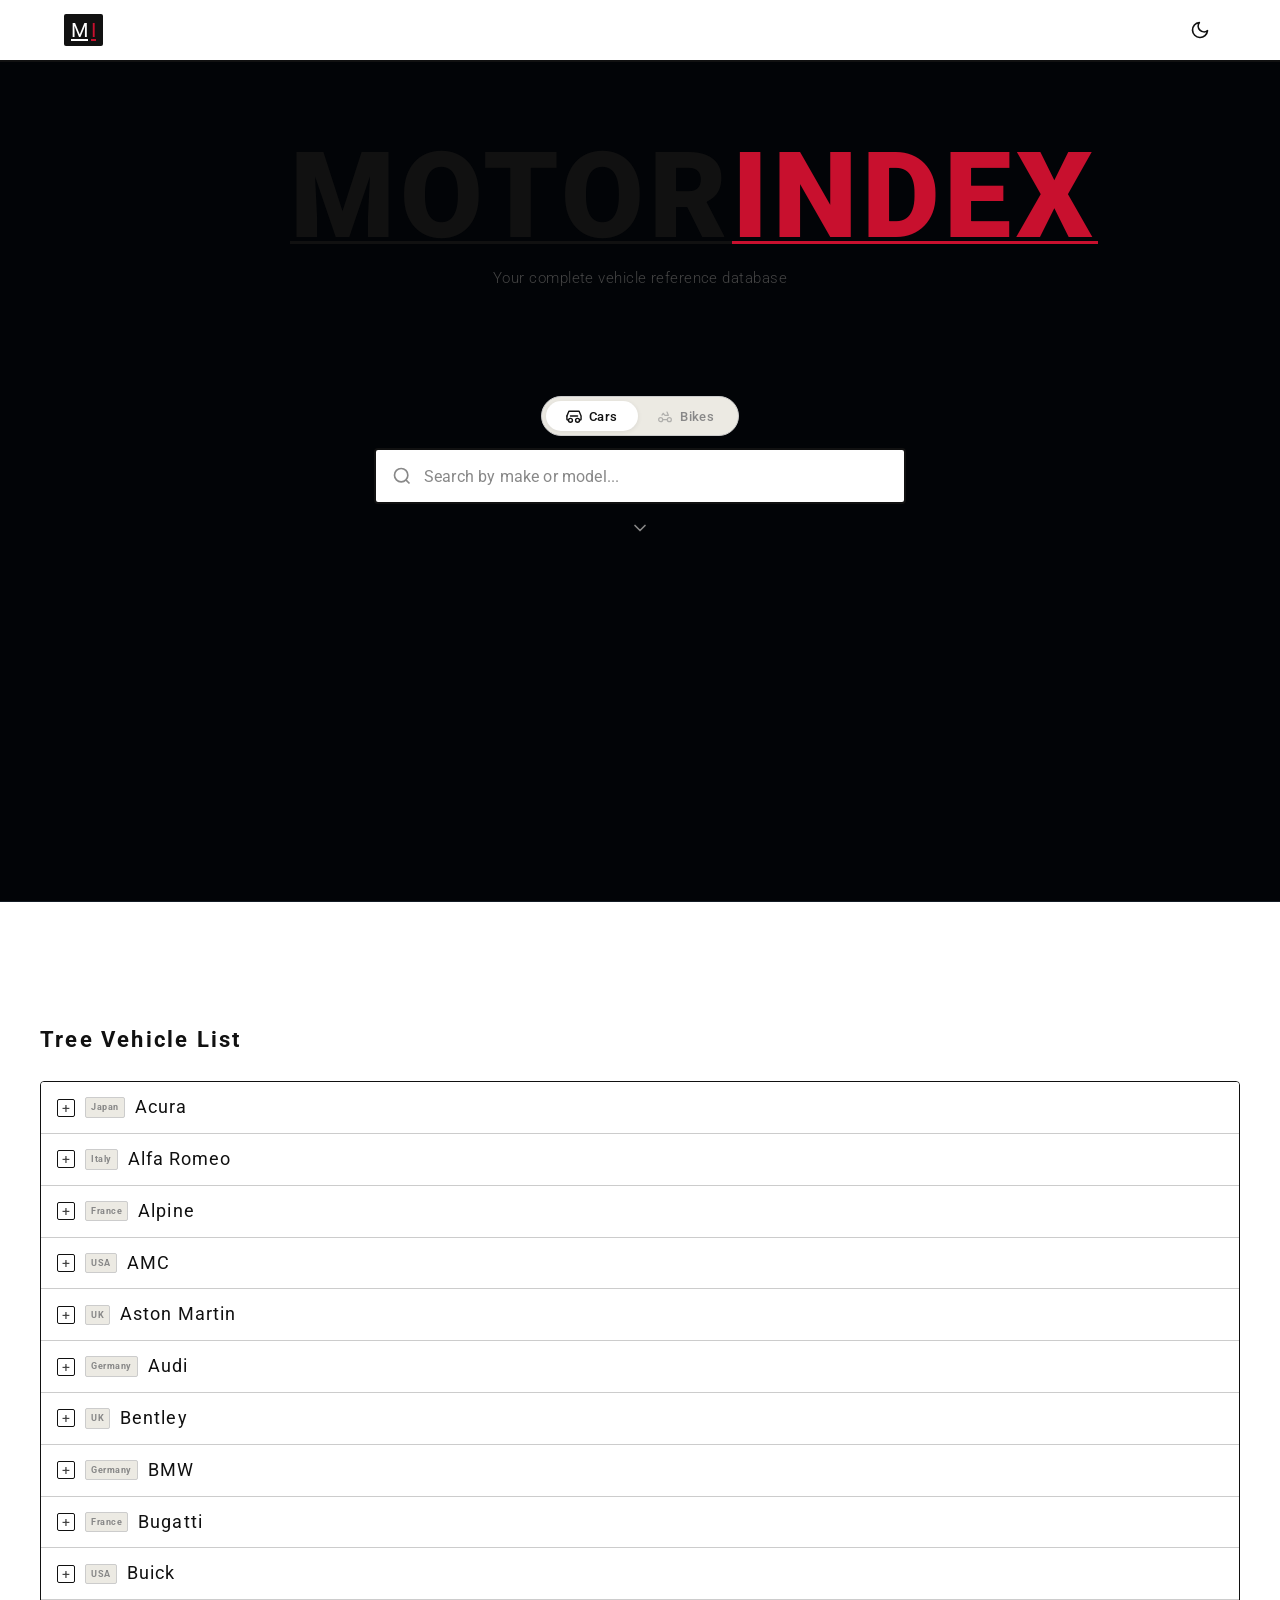
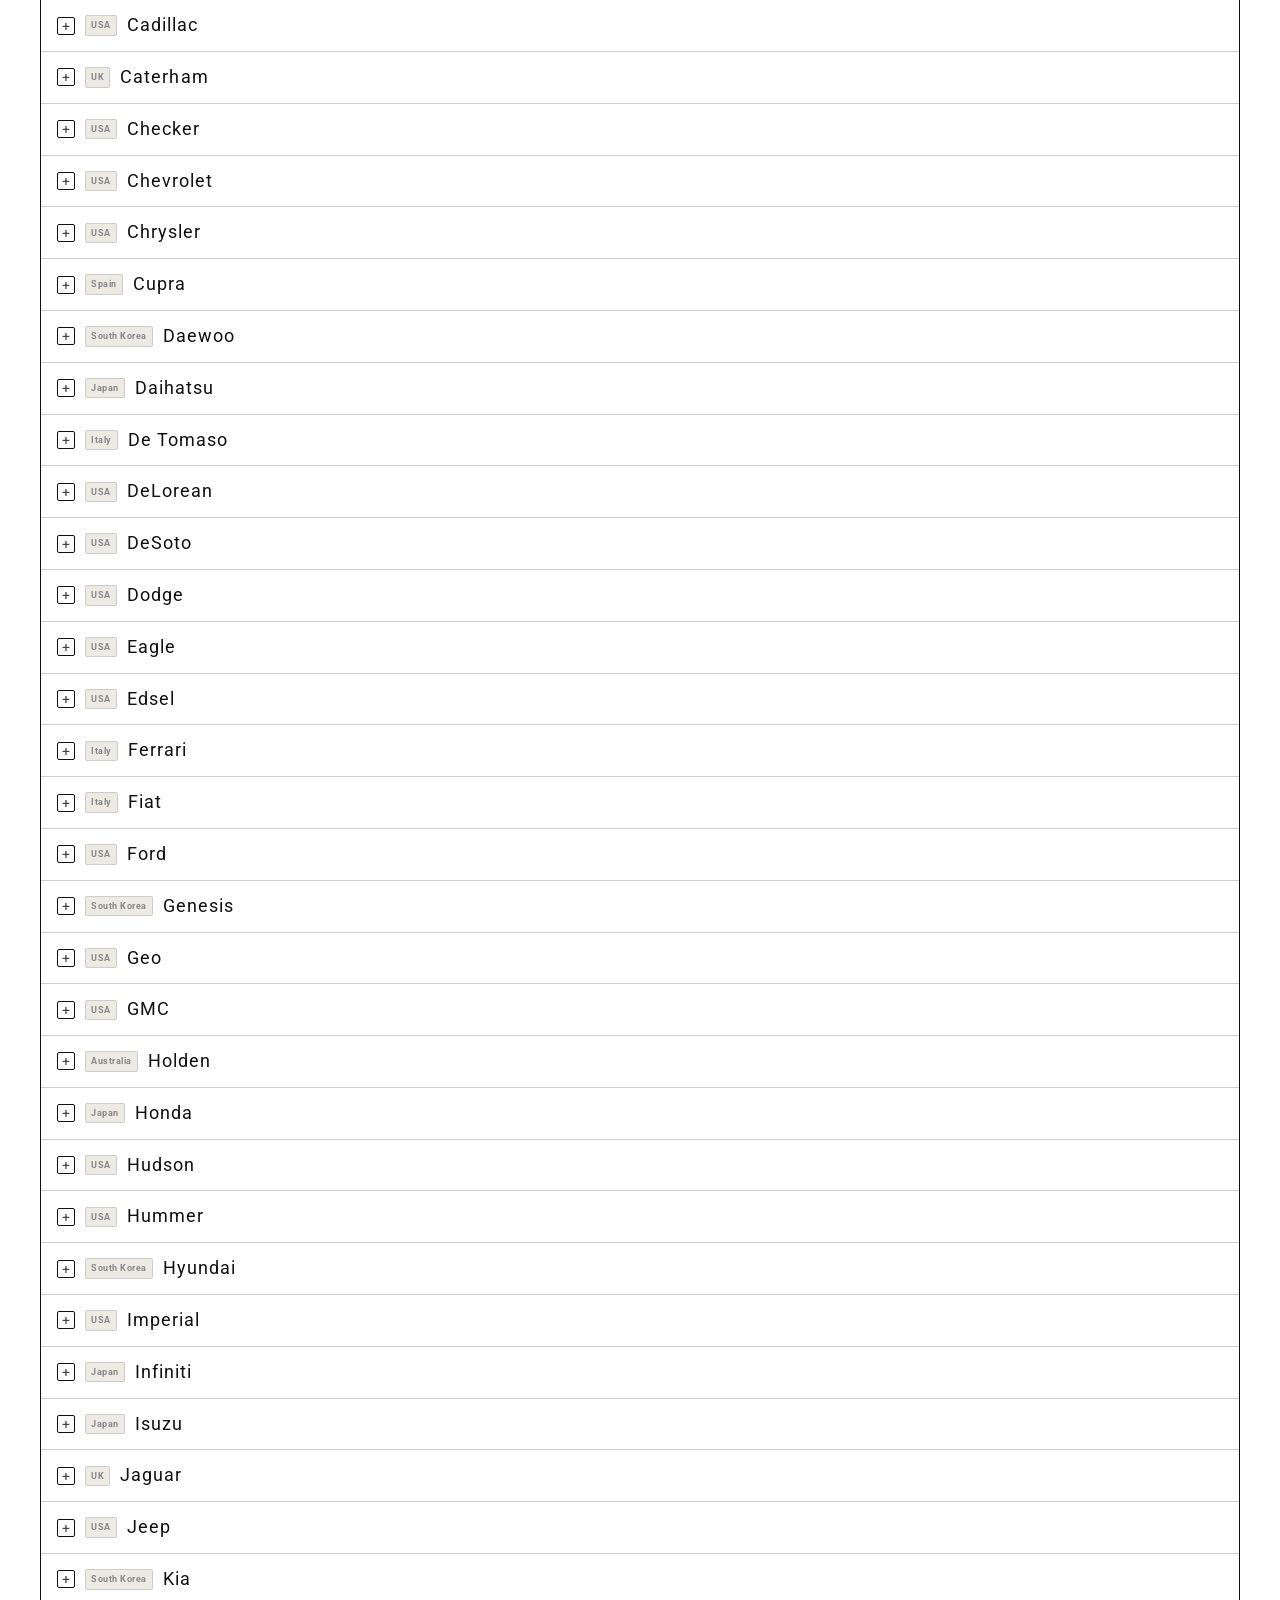
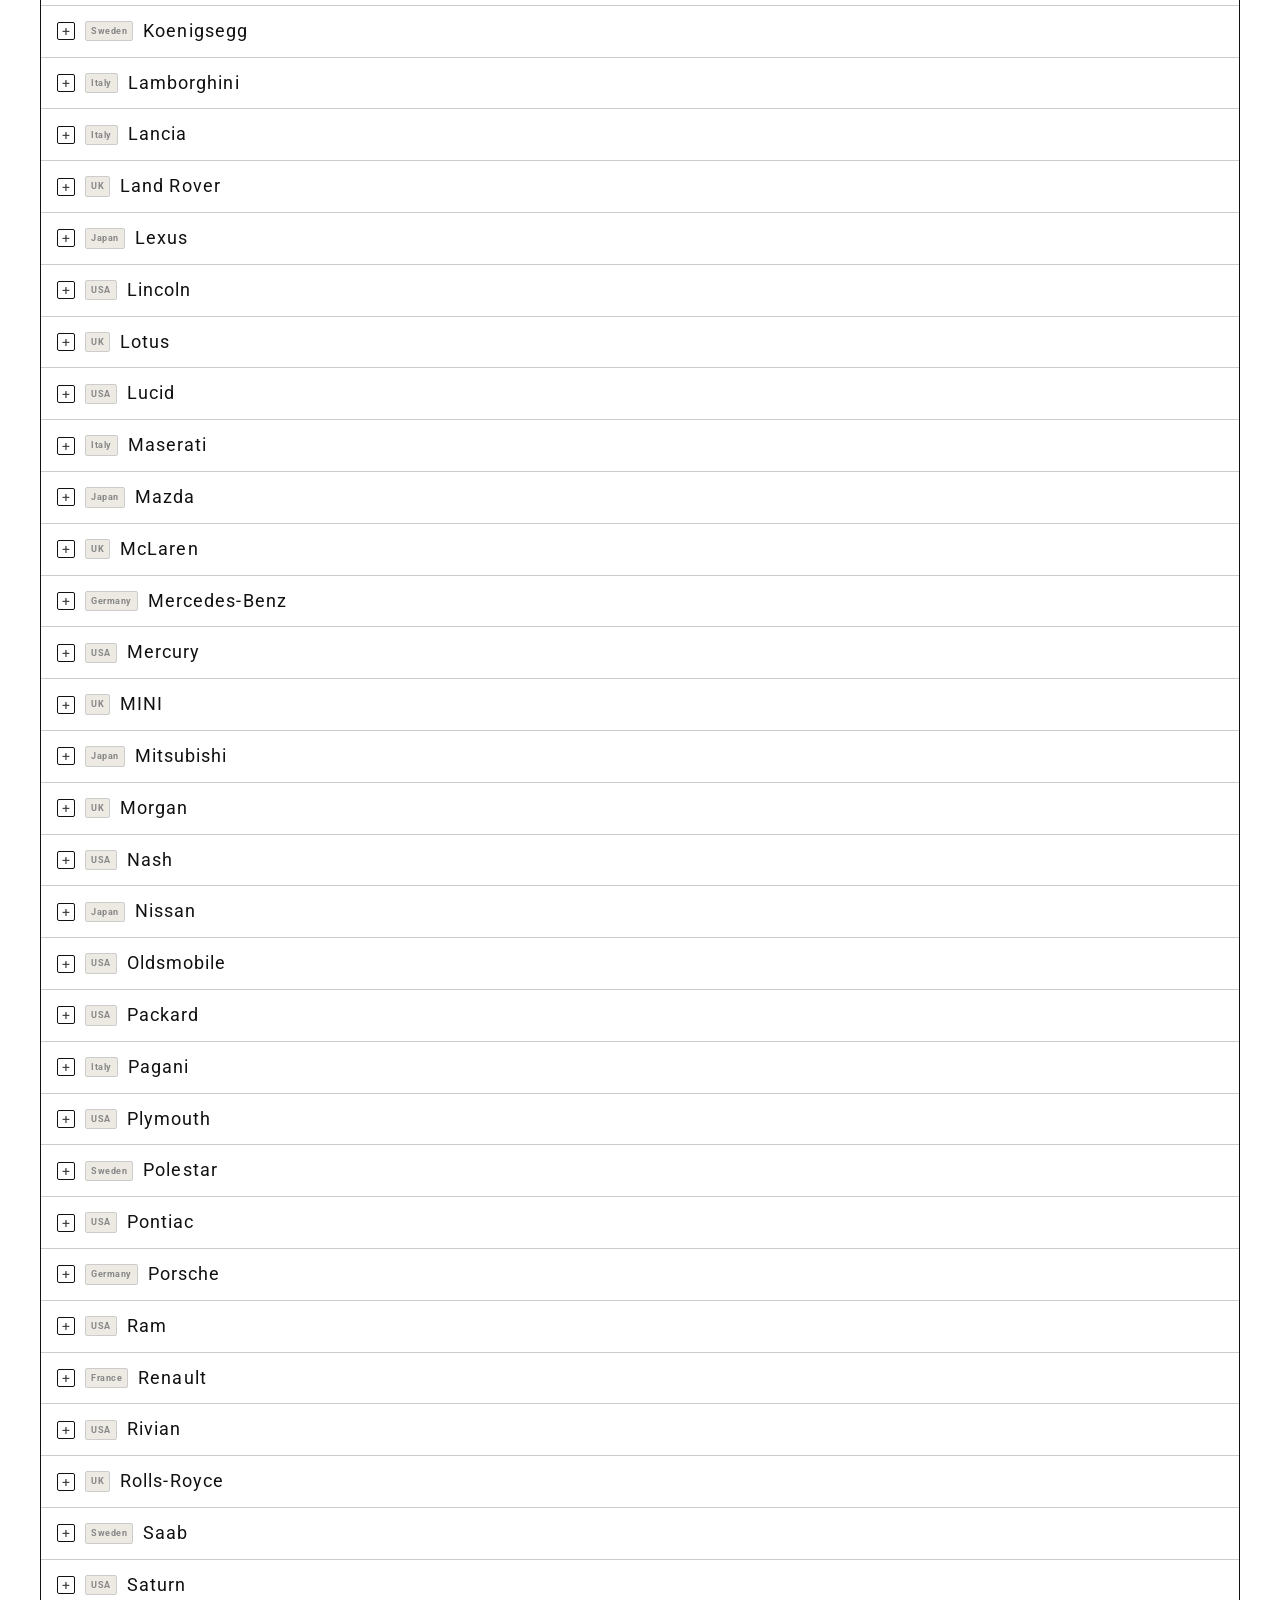
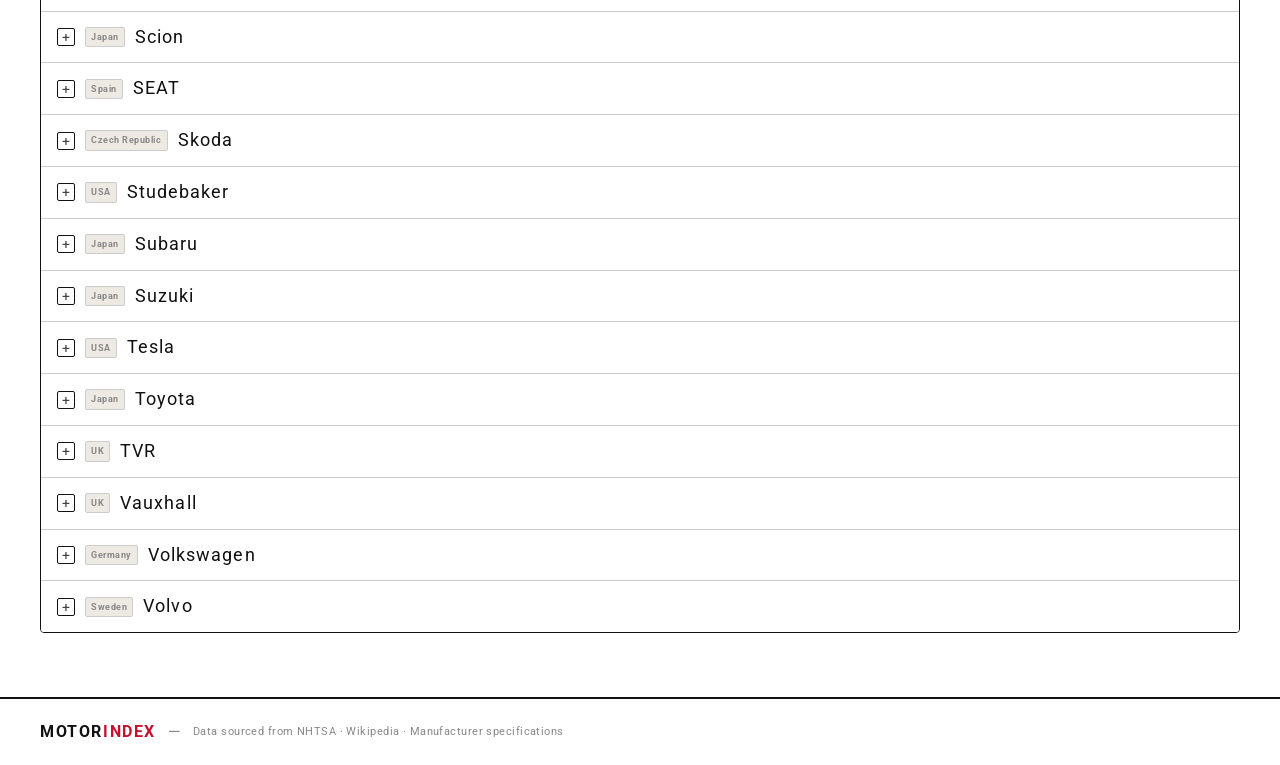
==== index.html @ bc0e2258 "Initial commit — MotorIndex project Co-Authored-By: Claude Sonnet 4.6 <noreply@anthropic.com>" ====
<!DOCTYPE html>
<html lang="en" data-theme="light">
<head>
  <meta charset="UTF-8">
  <meta name="viewport" content="width=device-width, initial-scale=1.0">
  <title>MotorIndex — Vehicle Reference</title>
  <link rel="preconnect" href="https://fonts.googleapis.com">
  <link rel="preconnect" href="https://fonts.gstatic.com" crossorigin>
  <link href="https://fonts.googleapis.com/css2?family=Roboto:ital,wght@0,300;0,400;0,500;0,700;0,900;1,400&display=swap" rel="stylesheet">
  <link rel="stylesheet" href="css/style.css">
</head>
<body>

  <header class="header">
    <div class="header-inner">
      <a href="index.html" class="logo">
        <span class="logo-mark"><span class="logo-m">M</span><span class="logo-i">I</span></span>
      </a>
      <button class="theme-toggle" id="themeToggle" aria-label="Toggle theme">
        <svg class="theme-icon theme-icon--sun" viewBox="0 0 24 24" fill="none" stroke="currentColor" stroke-width="2" stroke-linecap="round" stroke-linejoin="round" width="20" height="20" aria-hidden="true">
          <circle cx="12" cy="12" r="5"/>
          <line x1="12" y1="1" x2="12" y2="3"/>
          <line x1="12" y1="21" x2="12" y2="23"/>
          <line x1="4.22" y1="4.22" x2="5.64" y2="5.64"/>
          <line x1="18.36" y1="18.36" x2="19.78" y2="19.78"/>
          <line x1="1" y1="12" x2="3" y2="12"/>
          <line x1="21" y1="12" x2="23" y2="12"/>
          <line x1="4.22" y1="19.78" x2="5.64" y2="18.36"/>
          <line x1="18.36" y1="5.64" x2="19.78" y2="4.22"/>
        </svg>
        <svg class="theme-icon theme-icon--moon" viewBox="0 0 24 24" fill="none" stroke="currentColor" stroke-width="2" stroke-linecap="round" stroke-linejoin="round" width="20" height="20" aria-hidden="true">
          <path d="M21 12.79A9 9 0 1 1 11.21 3 7 7 0 0 0 21 12.79z"/>
        </svg>
      </button>
    </div>
  </header>

  <main>
    <section class="hero">
      <div class="hero-inner">
        <h1 class="hero-title"><span class="hero-title-motor">MOTOR</span><span class="hero-title-index">INDEX</span></h1>
        <p class="hero-subtitle">Your complete vehicle reference database</p>
      </div>
    </section>

    <!-- Floating search bar -->
    <div class="float-search" id="floatSearch">

      <!-- Car / Bike mode toggle -->
      <div class="mode-toggle" id="modeToggle" role="tablist" aria-label="Vehicle type">
        <div class="mode-pill" id="modePill"></div>
        <button class="mode-btn active" id="modeCarBtn" data-mode="car" role="tab" aria-selected="true">
          <svg viewBox="0 0 24 24" fill="none" stroke="currentColor" stroke-width="1.8" stroke-linecap="round" stroke-linejoin="round" width="16" height="16" aria-hidden="true">
            <path d="M3 12L5.5 6h13L21 12v4a1 1 0 0 1-1 1h-1"/><path d="M3 12v4a1 1 0 0 0 1 1h1"/>
            <circle cx="7.5" cy="17.5" r="2.5"/><circle cx="16.5" cy="17.5" r="2.5"/>
            <path d="M7.5 12h9"/>
          </svg>
          Cars
        </button>
        <button class="mode-btn" id="modeMotoBtn" data-mode="motorcycle" role="tab" aria-selected="false">
          <svg viewBox="0 0 24 24" fill="none" stroke="currentColor" stroke-width="1.8" stroke-linecap="round" stroke-linejoin="round" width="16" height="16" aria-hidden="true">
            <circle cx="5.5" cy="17.5" r="3"/><circle cx="18.5" cy="17.5" r="3"/>
            <path d="M8.5 17.5h6"/><path d="M15 6l2 5h-5l-3-3"/>
            <path d="M10 8l-2.5 2.5"/>
          </svg>
          Bikes
        </button>
      </div>

      <div class="search-box" id="searchBox">
        <div class="search-input-row">
          <svg class="search-icon" viewBox="0 0 24 24" fill="none" stroke="currentColor" stroke-width="2" aria-hidden="true">
            <circle cx="11" cy="11" r="8"/><path d="m21 21-4.35-4.35"/>
          </svg>
          <input
            type="text"
            class="search-input"
            id="searchInput"
            placeholder="Search by make or model..."
            autocomplete="off"
            spellcheck="false"
          >
          <button class="search-clear hidden" id="searchClear" aria-label="Clear">
            <svg viewBox="0 0 24 24" fill="none" stroke="currentColor" stroke-width="2.5" width="14" height="14">
              <path d="M18 6 6 18M6 6l12 12"/>
            </svg>
          </button>
        </div>
        <div class="search-dropdown" id="searchDropdown" role="listbox" aria-label="Search results"></div>
      </div>
      <div class="float-arrow" aria-hidden="true">
        <svg viewBox="0 0 24 24" fill="none" stroke="currentColor" stroke-width="2" stroke-linecap="round" stroke-linejoin="round" width="20" height="20">
          <polyline points="6 9 12 15 18 9"/>
        </svg>
      </div>
    </div>

    <section class="browse-section">
      <div class="browse-inner">
        <h2 class="tree-list-title">Tree Vehicle List</h2>
        <div class="tree-root" id="treeRoot" role="tree" aria-label="Browse vehicles by make"></div>
      </div>
    </section>

  </main>

  <footer class="footer">
    <div class="footer-inner">
      <span class="footer-logo"><span class="footer-logo-motor">MOTOR</span><span class="footer-logo-index">INDEX</span></span>
      <span class="footer-sep">—</span>
      <span class="footer-copy">Data sourced from NHTSA · Wikipedia · Manufacturer specifications</span>
    </div>
  </footer>

  <script src="js/data.js"></script>
  <script src="js/theme.js"></script>
  <script src="js/api.js"></script>
  <script src="js/search.js"></script>
  <script src="js/main.js"></script>
</body>
</html>
---- css/style.css ----
/* ============================================================
   MotorIndex — Style System
   Theme: Car Manual · White & Black · Light/Dark
   ============================================================ */

/* ── Variables ────────────────────────────────────────────── */
:root {
  --bg:          #FFFFFF;
  --bg-2:        #F5F4F0;
  --bg-3:        #ECEAE3;
  --text:        #111111;
  --text-2:      #444444;
  --text-3:      #888888;
  --accent:      #C8102E;
  --accent-dim:  rgba(200, 16, 46, 0.12);
  --border:      #CCCCCC;
  --border-2:    #111111;
  --shadow:      rgba(0, 0, 0, 0.08);
  --shadow-lg:   rgba(0, 0, 0, 0.16);
  --radius:      4px;
  --transition:  0.25s ease;
}

[data-theme="dark"] {
  --bg:          #0E0E0E;
  --bg-2:        #1A1A1A;
  --bg-3:        #242424;
  --text:        #F0EFEB;
  --text-2:      #AAAAAA;
  --text-3:      #666666;
  --accent:      #E8303E;
  --accent-dim:  rgba(232, 48, 62, 0.15);
  --border:      #2E2E2E;
  --border-2:    #EEEEEE;
  --shadow:      rgba(0, 0, 0, 0.3);
  --shadow-lg:   rgba(0, 0, 0, 0.5);
}

/* ── Reset ────────────────────────────────────────────────── */
*, *::before, *::after { box-sizing: border-box; margin: 0; padding: 0; }

html {
  scroll-behavior: smooth;
  font-size: 16px;
}

body {
  font-family: 'Roboto', sans-serif;
  font-weight: 400;
  background: var(--bg);
  color: var(--text);
  line-height: 1.6;
  transition: background var(--transition), color var(--transition);
  min-height: 100vh;
  display: flex;
  flex-direction: column;
}

main { flex: 1; }

a { color: inherit; text-decoration: none; }
img { max-width: 100%; height: auto; display: block; }
button { cursor: pointer; border: none; background: none; font-family: inherit; }

/* ── Header ───────────────────────────────────────────────── */
.header {
  position: sticky;
  top: 0;
  z-index: 100;
  background: var(--bg);
  border-bottom: 2px solid var(--border-2);
  transition: background var(--transition), border-color var(--transition);
}

.header-inner {
  max-width: 1200px;
  margin: 0 auto;
  padding: 0 24px;
  height: 60px;
  display: flex;
  align-items: center;
  justify-content: space-between;
}

/* ── Logo ─────────────────────────────────────────────────── */
.logo {
  display: flex;
  align-items: center;
  gap: 10px;
  text-decoration: none;
  transition: opacity 0.2s;
}
.logo:hover { opacity: 0.75; }

.logo-mark {
  height: 32px;
  background: #111111;
  font-family: 'Roboto', sans-serif;
  font-size: 20px;
  display: flex;
  align-items: center;
  justify-content: center;
  gap: 3px;
  border-radius: 2px;
  padding: 0 7px;
  flex-shrink: 0;
}

.logo-m {
  color: #ffffff;
  line-height: 1;
  text-decoration: underline;
  text-decoration-color: #ffffff;
  text-underline-offset: 2px;
  text-decoration-thickness: 2px;
}

.logo-i {
  color: var(--accent);
  line-height: 1;
  text-decoration: underline;
  text-decoration-color: var(--accent);
  text-underline-offset: 2px;
  text-decoration-thickness: 2px;
}

/* ── Hero title underlines ────────────────────────────────── */
.hero-title-motor {
  text-decoration: underline;
  text-decoration-color: var(--text);
  text-underline-offset: 4px;
  text-decoration-thickness: 3px;
  transition: text-decoration-color var(--transition);
}

.hero-title-index {
  color: var(--accent);
  text-decoration: underline;
  text-decoration-color: var(--accent);
  text-underline-offset: 4px;
  text-decoration-thickness: 3px;
}

/* ── Theme Toggle ─────────────────────────────────────────── */
.theme-toggle {
  display: flex;
  align-items: center;
  justify-content: center;
  background: none;
  border: none;
  cursor: pointer;
  padding: 6px;
  border-radius: var(--radius);
  color: var(--text);
  transition: color var(--transition), opacity 0.2s;
}
.theme-toggle:hover { opacity: 0.6; }

/* Sun shown in dark mode, moon shown in light mode */
.theme-icon { display: none; flex-shrink: 0; }
.theme-icon--moon { display: block; }

[data-theme="dark"] .theme-icon--moon { display: none; }
[data-theme="dark"] .theme-icon--sun  { display: block; }

/* ── Hero Section ─────────────────────────────────────────── */
.hero {
  position: relative;
  padding: 80px 24px 60px;
  text-align: center;
  overflow: hidden;
  min-height: calc(100vh - 60px);
  border-bottom: 1px solid rgba(147, 197, 253, 0.12);
  background: #020407;
}

.hero-bg-lines {
  display: none;
}

.hero-inner {
  position: relative;
  z-index: 1;
  max-width: 700px;
  margin: 0 auto;
}

.hero-edition {
  font-family: 'Roboto', sans-serif;
  font-size: 11px;
  letter-spacing: 0.18em;
  color: var(--text-3);
  margin-bottom: 20px;
  animation: fadeUp 0.6s ease both;
}

.hero-title {
  font-family: 'Roboto', sans-serif;
  font-size: clamp(64px, 12vw, 120px);
  font-weight: 900;
  line-height: 0.9;
  letter-spacing: 0.04em;
  color: var(--text);
  text-align: center;
  margin-bottom: 16px;
  animation: fadeUp 0.6s ease 0.1s both;
}


.hero-subtitle {
  font-size: 15px;
  color: var(--text-2);
  font-weight: 300;
  margin-bottom: 40px;
  letter-spacing: 0.03em;
  animation: fadeUp 0.6s ease 0.2s both;
}

/* ── Floating Search ──────────────────────────────────────── */
.float-search {
  position: fixed;
  left: 50%;
  transform: translateX(-50%);
  width: 100%;
  max-width: 580px;
  padding: 0 24px;
  z-index: 50;
  top: 42vh; /* overridden by JS on scroll */
}

.float-arrow {
  display: flex;
  justify-content: center;
  margin-top: 14px;
  color: var(--text-3);
  animation: float-arrow-bounce 1.6s ease-in-out infinite;
  transition: opacity 0.3s ease;
}

@keyframes float-arrow-bounce {
  0%, 100% { transform: translateY(0);   opacity: 0.5; }
  50%       { transform: translateY(8px); opacity: 1;   }
}

/* ── Mode Toggle (Car / Bikes) ────────────────────────────── */
.mode-toggle {
  position: relative;
  display: flex;
  align-items: center;
  width: fit-content;
  margin: 0 auto 12px;
  background: rgba(255,255,255,0.06);
  border: 1px solid rgba(147, 197, 253, 0.18);
  border-radius: 100px;
  padding: 4px;
}

.mode-pill {
  position: absolute;
  top: 4px;
  left: 4px;
  height: calc(100% - 8px);
  background: rgba(147, 197, 253, 0.18);
  border-radius: 100px;
  pointer-events: none;
  transition: transform 0.32s cubic-bezier(0.34, 1.4, 0.64, 1),
              width 0.32s cubic-bezier(0.34, 1.4, 0.64, 1);
}

.mode-btn {
  position: relative;
  z-index: 1;
  display: flex;
  align-items: center;
  gap: 7px;
  padding: 7px 20px;
  border-radius: 100px;
  font-family: 'Roboto', sans-serif;
  font-size: 13px;
  font-weight: 500;
  color: rgba(147, 197, 253, 0.4);
  background: none;
  border: none;
  cursor: pointer;
  white-space: nowrap;
  letter-spacing: 0.03em;
  transition: color 0.25s ease;
}

.mode-btn svg {
  flex-shrink: 0;
  transition: transform 0.3s ease, opacity 0.25s ease;
  opacity: 0.5;
}

.mode-btn.active {
  color: #ddeeff;
}

.mode-btn.active svg {
  transform: scale(1.18);
  opacity: 1;
}

/* In light mode (hero isn't visible) fall back to theme colours */
[data-theme="light"] .mode-toggle {
  background: var(--bg-3);
  border-color: var(--border);
}
[data-theme="light"] .mode-pill  { background: var(--bg); box-shadow: 0 1px 5px var(--shadow); }
[data-theme="light"] .mode-btn   { color: var(--text-3); }
[data-theme="light"] .mode-btn.active { color: var(--text); }
[data-theme="light"] .mode-btn svg { opacity: 0.6; }
[data-theme="light"] .mode-btn.active svg { opacity: 1; }

/* ── Search ───────────────────────────────────────────────── */

.search-box {
  position: relative;
  max-width: 580px;
  margin: 0 auto;
}

.search-input-row {
  display: flex;
  align-items: center;
  background: var(--bg);
  border: 2px solid var(--border-2);
  border-radius: var(--radius);
  padding: 0 16px;
  gap: 12px;
  transition: border-color 0.2s, box-shadow 0.2s, background var(--transition);
  height: 56px;
}

.search-input-row:focus-within {
  border-color: var(--accent);
  box-shadow: 0 0 0 3px var(--accent-dim);
}

.search-icon {
  width: 20px;
  height: 20px;
  color: var(--text-3);
  flex-shrink: 0;
}

.search-input {
  flex: 1;
  border: none;
  outline: none;
  background: transparent;
  font-family: 'Roboto', sans-serif;
  font-size: 16px;
  color: var(--text);
  letter-spacing: 0.01em;
}

.search-input::placeholder { color: var(--text-3); }

.search-clear {
  display: flex;
  align-items: center;
  justify-content: center;
  width: 28px;
  height: 28px;
  border-radius: 50%;
  color: var(--text-3);
  background: var(--bg-3);
  transition: background 0.2s, color 0.2s, transform 0.2s;
  flex-shrink: 0;
}

.search-clear:hover { background: var(--border); color: var(--text); transform: scale(1.1); }

.search-dropdown {
  position: absolute;
  top: calc(100% + 6px);
  left: 0;
  right: 0;
  background: var(--bg);
  border: 2px solid var(--border-2);
  border-radius: var(--radius);
  overflow: hidden;
  z-index: 50;
  box-shadow: 0 8px 32px var(--shadow-lg);
  transform-origin: top;
  animation: dropdownIn 0.18s ease;
  display: none;
}

.search-dropdown.open { display: block; }

@keyframes dropdownIn {
  from { opacity: 0; transform: scaleY(0.95) translateY(-4px); }
  to   { opacity: 1; transform: scaleY(1) translateY(0); }
}

.dropdown-section-label {
  font-family: 'Roboto', sans-serif;
  font-size: 10px;
  letter-spacing: 0.12em;
  color: var(--text-3);
  padding: 10px 16px 4px;
  border-bottom: 1px solid var(--border);
}

.dropdown-item {
  display: flex;
  align-items: center;
  gap: 12px;
  padding: 12px 16px;
  cursor: pointer;
  transition: background 0.15s;
  font-size: 15px;
  color: var(--text);
}

.dropdown-item:hover,
.dropdown-item.focused {
  background: var(--bg-2);
}

.dropdown-item-icon {
  width: 28px;
  height: 28px;
  background: var(--bg-3);
  border-radius: 2px;
  display: flex;
  align-items: center;
  justify-content: center;
  font-family: 'Roboto', sans-serif;
  font-size: 14px;
  color: var(--text-2);
  flex-shrink: 0;
}

.dropdown-item-name { font-weight: 500; }
.dropdown-item-sub  { font-size: 12px; color: var(--text-3); margin-left: auto; flex-shrink: 0; }
.dropdown-item-meta { display: flex; flex-direction: column; flex: 1; min-width: 0; }
.dropdown-item-make-label { font-size: 11px; color: var(--text-3); margin-top: 1px; }

.dropdown-empty {
  padding: 20px 16px;
  text-align: center;
  color: var(--text-3);
  font-size: 14px;
}

.search-hint {
  margin-top: 12px;
  font-family: 'Roboto', sans-serif;
  font-size: 11px;
  color: var(--text-3);
  letter-spacing: 0.04em;
}

/* ── Section Headers ──────────────────────────────────────── */
.section-header {
  display: flex;
  align-items: center;
  gap: 16px;
  margin-bottom: 32px;
}

.chapter-num {
  font-family: 'Roboto', sans-serif;
  font-size: 32px;
  color: var(--text-3);
  line-height: 1;
  flex-shrink: 0;
}

.section-title {
  font-family: 'Roboto', sans-serif;
  font-size: 22px;
  font-weight: 700;
  letter-spacing: 0.1em;
  color: var(--text);
  white-space: nowrap;
}

.section-rule {
  flex: 1;
  height: 2px;
  background: var(--border-2);
  transition: background var(--transition);
}

/* ── Browse Section ───────────────────────────────────────── */
.browse-section {
  padding: 120px 24px 64px;
}

.browse-inner {
  max-width: 1200px;
  margin: 0 auto;
}

.tree-list-title {
  font-family: 'Roboto', sans-serif;
  font-size: 22px;
  font-weight: 700;
  letter-spacing: 0.1em;
  color: var(--text);
  margin-bottom: 24px;
}

.filter-bar {
  display: flex;
  gap: 0;
  margin-bottom: 28px;
  border: 1.5px solid var(--border-2);
  border-radius: var(--radius);
  overflow: hidden;
  width: fit-content;
}

.filter-btn {
  padding: 8px 20px;
  font-family: 'Roboto', sans-serif;
  font-size: 11px;
  letter-spacing: 0.1em;
  color: var(--text-2);
  background: transparent;
  cursor: pointer;
  transition: background 0.2s, color 0.2s;
  border: none;
  position: relative;
}

.filter-btn + .filter-btn::before {
  content: '';
  position: absolute;
  left: 0; top: 20%; bottom: 20%;
  width: 1.5px;
  background: var(--border-2);
}

.filter-btn.active {
  background: var(--text);
  color: var(--bg);
}

.filter-btn:not(.active):hover {
  background: var(--bg-2);
  color: var(--text);
}

/* ── Makes Grid ───────────────────────────────────────────── */
.makes-grid {
  display: grid;
  grid-template-columns: repeat(auto-fill, minmax(160px, 1fr));
  gap: 12px;
}

.make-card {
  display: flex;
  flex-direction: column;
  align-items: center;
  justify-content: center;
  gap: 10px;
  padding: 24px 16px;
  background: var(--bg-2);
  border: 1.5px solid var(--border);
  border-radius: var(--radius);
  cursor: pointer;
  transition:
    transform 0.22s cubic-bezier(0.34, 1.56, 0.64, 1),
    box-shadow 0.22s ease,
    border-color 0.2s,
    background 0.2s;
  position: relative;
  overflow: hidden;
  text-align: center;
  user-select: none;
}

.make-card::after {
  content: '';
  position: absolute;
  inset: 0;
  background: var(--accent);
  opacity: 0;
  transition: opacity 0.3s;
  pointer-events: none;
}

.make-card:hover {
  transform: translateY(-4px);
  box-shadow: 0 8px 24px var(--shadow);
  border-color: var(--accent);
}

.make-card:active {
  transform: translateY(-1px);
  box-shadow: 0 3px 8px var(--shadow);
}

.make-card:active::after { opacity: 0.06; }

.make-initial {
  width: 44px;
  height: 44px;
  border-radius: 2px;
  background: var(--bg-3);
  border: 1.5px solid var(--border);
  display: flex;
  align-items: center;
  justify-content: center;
  font-family: 'Roboto', sans-serif;
  font-size: 24px;
  color: var(--text);
  transition: background 0.2s, border-color 0.2s, color var(--transition);
}

.make-card:hover .make-initial {
  background: var(--accent);
  border-color: var(--accent);
  color: #fff;
}

.make-name {
  font-family: 'Roboto', sans-serif;
  font-size: 11px;
  letter-spacing: 0.08em;
  color: var(--text-2);
  text-align: center;
  transition: color 0.2s;
}

.make-card:hover .make-name { color: var(--text); }

/* ── Load More ────────────────────────────────────────────── */
.load-more-wrap {
  text-align: center;
  margin-top: 32px;
}

/* ── Buttons ──────────────────────────────────────────────── */
.btn {
  display: inline-flex;
  align-items: center;
  gap: 8px;
  padding: 10px 24px;
  border-radius: var(--radius);
  font-family: 'Roboto', sans-serif;
  font-size: 12px;
  letter-spacing: 0.1em;
  font-weight: 700;
  cursor: pointer;
  transition: transform 0.18s cubic-bezier(0.34, 1.56, 0.64, 1), box-shadow 0.18s ease, background 0.2s, color 0.2s;
  position: relative;
  overflow: hidden;
  border: none;
}

.btn::before {
  content: '';
  position: absolute;
  top: 50%; left: 50%;
  width: 0; height: 0;
  background: rgba(255, 255, 255, 0.3);
  border-radius: 50%;
  transform: translate(-50%, -50%);
  transition: width 0.5s ease, height 0.5s ease, opacity 0.5s ease;
  opacity: 0;
}

.btn:active::before { width: 250px; height: 250px; opacity: 0; }
.btn:active { transform: scale(0.97); }

.btn-primary {
  background: var(--text);
  color: var(--bg);
}
.btn-primary:hover {
  transform: translateY(-2px);
  box-shadow: 0 6px 20px var(--shadow);
}

.btn-outline {
  background: transparent;
  color: var(--text);
  border: 2px solid var(--border-2);
}
.btn-outline:hover {
  background: var(--bg-2);
  transform: translateY(-2px);
  box-shadow: 0 6px 20px var(--shadow);
}

.btn-accent {
  background: var(--accent);
  color: #fff;
}
.btn-accent:hover {
  transform: translateY(-2px);
  box-shadow: 0 6px 20px rgba(200,16,46,0.3);
}

/* ── How It Works ─────────────────────────────────────────── */
.how-section {
  padding: 64px 24px;
  background: var(--bg-2);
  border-top: 2px solid var(--border-2);
  border-bottom: 2px solid var(--border-2);
  transition: background var(--transition);
}

.how-inner { max-width: 1200px; margin: 0 auto; }

.steps-grid {
  display: grid;
  grid-template-columns: repeat(auto-fit, minmax(240px, 1fr));
  gap: 2px;
  border: 2px solid var(--border-2);
  border-radius: var(--radius);
  overflow: hidden;
}

.step-card {
  padding: 32px 28px;
  background: var(--bg);
  transition: background var(--transition);
  position: relative;
}

.step-card + .step-card {
  border-left: 2px solid var(--border-2);
}

.step-num {
  display: block;
  font-family: 'Roboto', sans-serif;
  font-size: 48px;
  color: var(--border);
  line-height: 1;
  margin-bottom: 12px;
  transition: color 0.2s;
}

.step-card:hover .step-num { color: var(--accent); }

.step-title {
  font-family: 'Roboto', sans-serif;
  font-size: 13px;
  font-weight: 700;
  letter-spacing: 0.06em;
  margin-bottom: 10px;
  color: var(--text);
}

.step-desc {
  font-size: 14px;
  color: var(--text-2);
  line-height: 1.7;
}

/* ── Footer ───────────────────────────────────────────────── */
.footer {
  border-top: 2px solid var(--border-2);
  padding: 20px 24px;
  background: var(--bg);
  transition: background var(--transition), border-color var(--transition);
  margin-top: auto;
}

.footer-inner {
  max-width: 1200px;
  margin: 0 auto;
  display: flex;
  align-items: center;
  gap: 12px;
  flex-wrap: wrap;
}

.footer-logo {
  font-family: 'Roboto', sans-serif;
  font-size: 16px;
  font-weight: 700;
  letter-spacing: 0.1em;
}

.footer-logo-motor { color: var(--text); }
.footer-logo-index { color: var(--accent); }

.footer-sep { color: var(--text-3); }

.footer-copy {
  font-family: 'Roboto', sans-serif;
  font-size: 11px;
  color: var(--text-3);
  letter-spacing: 0.04em;
}

/* ── Skeleton Loaders ─────────────────────────────────────── */
.grid-skeleton {
  display: grid;
  grid-template-columns: repeat(auto-fill, minmax(160px, 1fr));
  gap: 12px;
  width: 100%;
}

.skeleton-card {
  height: 110px;
  border-radius: var(--radius);
  background: linear-gradient(90deg, var(--bg-2) 25%, var(--bg-3) 50%, var(--bg-2) 75%);
  background-size: 200% 100%;
  animation: shimmer 1.6s infinite;
}

.skeleton-text { display: flex; flex-direction: column; gap: 10px; }
.skeleton-line {
  height: 14px;
  background: linear-gradient(90deg, var(--bg-2) 25%, var(--bg-3) 50%, var(--bg-2) 75%);
  background-size: 200% 100%;
  animation: shimmer 1.6s infinite;
  border-radius: 2px;
}
.skeleton-line.short { width: 60%; }

@keyframes shimmer {
  0%   { background-position: 200% 0; }
  100% { background-position: -200% 0; }
}

/* ── Animations ───────────────────────────────────────────── */
@keyframes fadeUp {
  from { opacity: 0; transform: translateY(20px); }
  to   { opacity: 1; transform: translateY(0); }
}

@keyframes fadeIn {
  from { opacity: 0; transform: translateY(8px); }
  to   { opacity: 1; transform: translateY(0); }
}

.anim-in {
  animation: fadeIn 0.35s ease both;
}

/* ── Browse Page ──────────────────────────────────────────── */
.browse-main { padding: 40px 24px 64px; }

.page-inner {
  max-width: 1200px;
  margin: 0 auto;
}

.breadcrumb {
  display: flex;
  align-items: center;
  gap: 8px;
  margin-bottom: 32px;
  font-family: 'Roboto', sans-serif;
  font-size: 11px;
  letter-spacing: 0.06em;
  color: var(--text-3);
}

.breadcrumb-link {
  color: var(--text-3);
  transition: color 0.2s;
}
.breadcrumb-link:hover { color: var(--accent); }
.breadcrumb-sep { color: var(--border); }
.breadcrumb-current { color: var(--text); font-weight: 700; }

.browse-page-header {
  display: flex;
  align-items: center;
  gap: 24px;
  padding: 28px 0;
  margin-bottom: 40px;
  border-bottom: 2px solid var(--border-2);
}

.browse-make-badge {
  width: 72px;
  height: 72px;
  background: var(--text);
  border-radius: 4px;
  display: flex;
  align-items: center;
  justify-content: center;
  flex-shrink: 0;
  transition: background var(--transition);
}

.browse-make-badge .make-initial {
  width: auto; height: auto;
  background: transparent;
  border: none;
  color: var(--bg);
  font-size: 40px;
}

.browse-make-label {
  font-family: 'Roboto', sans-serif;
  font-size: 10px;
  letter-spacing: 0.15em;
  color: var(--text-3);
  margin-bottom: 6px;
}

.browse-make-name {
  font-family: 'Roboto', sans-serif;
  font-size: 42px;
  letter-spacing: 0.06em;
  color: var(--text);
  line-height: 1;
  margin-bottom: 4px;
}

.browse-make-count {
  font-family: 'Roboto', sans-serif;
  font-size: 12px;
  color: var(--text-3);
}

.browse-search-wrap { margin-bottom: 28px; }

.mini-search {
  display: flex;
  align-items: center;
  gap: 10px;
  background: var(--bg-2);
  border: 1.5px solid var(--border);
  border-radius: var(--radius);
  padding: 0 14px;
  height: 42px;
  max-width: 320px;
  transition: border-color 0.2s, background var(--transition);
}

.mini-search:focus-within {
  border-color: var(--accent);
  background: var(--bg);
}

.mini-search-input {
  flex: 1;
  border: none;
  outline: none;
  background: transparent;
  font-family: 'Roboto', sans-serif;
  font-size: 14px;
  color: var(--text);
}
.mini-search-input::placeholder { color: var(--text-3); }

.models-grid {
  display: grid;
  grid-template-columns: repeat(auto-fill, minmax(200px, 1fr));
  gap: 12px;
}

.model-card {
  padding: 20px 18px;
  background: var(--bg-2);
  border: 1.5px solid var(--border);
  border-radius: var(--radius);
  cursor: pointer;
  transition:
    transform 0.22s cubic-bezier(0.34, 1.56, 0.64, 1),
    box-shadow 0.22s ease,
    border-color 0.2s;
  position: relative;
}

.model-card:hover {
  transform: translateY(-3px);
  box-shadow: 0 6px 20px var(--shadow);
  border-color: var(--accent);
}

.model-card:active { transform: translateY(0); }

.model-card-name {
  font-family: 'Roboto', sans-serif;
  font-size: 13px;
  font-weight: 700;
  color: var(--text);
  margin-bottom: 4px;
}

.model-card-make {
  font-size: 12px;
  color: var(--text-3);
}

.model-card-arrow {
  position: absolute;
  right: 16px;
  top: 50%;
  transform: translateY(-50%);
  color: var(--text-3);
  transition: transform 0.2s, color 0.2s;
}

.model-card:hover .model-card-arrow {
  transform: translateY(-50%) translateX(4px);
  color: var(--accent);
}

/* ── Year Modal ───────────────────────────────────────────── */
.modal-overlay {
  position: fixed;
  inset: 0;
  background: rgba(0, 0, 0, 0.6);
  backdrop-filter: blur(4px);
  z-index: 200;
  display: flex;
  align-items: center;
  justify-content: center;
  padding: 24px;
  animation: fadeIn 0.2s ease;
}

.modal-overlay.hidden { display: none; }

.modal {
  background: var(--bg);
  border: 2px solid var(--border-2);
  border-radius: var(--radius);
  width: 100%;
  max-width: 560px;
  max-height: 80vh;
  overflow-y: auto;
  padding: 32px;
  animation: modalIn 0.25s cubic-bezier(0.34, 1.56, 0.64, 1);
}

@keyframes modalIn {
  from { opacity: 0; transform: scale(0.92) translateY(10px); }
  to   { opacity: 1; transform: scale(1) translateY(0); }
}

.modal-header {
  display: flex;
  align-items: center;
  justify-content: space-between;
  margin-bottom: 8px;
}

.modal-title {
  font-family: 'Roboto', sans-serif;
  font-size: 28px;
  letter-spacing: 0.08em;
  color: var(--text);
}

.modal-close {
  width: 36px; height: 36px;
  border-radius: 50%;
  display: flex;
  align-items: center;
  justify-content: center;
  color: var(--text-2);
  background: var(--bg-2);
  cursor: pointer;
  transition: background 0.2s, transform 0.2s;
}
.modal-close:hover { background: var(--bg-3); transform: rotate(90deg); }

.modal-subtitle {
  font-family: 'Roboto', sans-serif;
  font-size: 12px;
  color: var(--accent);
  margin-bottom: 24px;
  letter-spacing: 0.06em;
}

.year-grid {
  display: grid;
  grid-template-columns: repeat(auto-fill, minmax(70px, 1fr));
  gap: 8px;
}

.year-btn {
  padding: 10px 6px;
  background: var(--bg-2);
  border: 1.5px solid var(--border);
  border-radius: var(--radius);
  font-family: 'Roboto', sans-serif;
  font-size: 13px;
  font-weight: 700;
  color: var(--text-2);
  cursor: pointer;
  text-align: center;
  transition:
    transform 0.18s cubic-bezier(0.34, 1.56, 0.64, 1),
    background 0.18s,
    border-color 0.18s,
    color 0.18s;
}

.year-btn:hover {
  background: var(--text);
  border-color: var(--text);
  color: var(--bg);
  transform: scale(1.06);
}

.year-btn:active { transform: scale(0.97); }

/* ── Car Detail Page ──────────────────────────────────────── */
.car-main { padding: 40px 24px 80px; }

.car-hero {
  display: grid;
  grid-template-columns: 1fr auto;
  gap: 40px;
  align-items: start;
  padding: 32px 0 40px;
  border-bottom: 2px solid var(--border-2);
  margin-bottom: 0;
}

.car-year-badge {
  font-family: 'Roboto', sans-serif;
  font-size: 11px;
  letter-spacing: 0.14em;
  color: var(--accent);
  margin-bottom: 8px;
}

.car-title {
  font-family: 'Roboto', sans-serif;
  font-size: clamp(36px, 6vw, 64px);
  letter-spacing: 0.04em;
  color: var(--text);
  line-height: 1;
  margin-bottom: 12px;
}

.car-meta {
  display: flex;
  align-items: center;
  gap: 16px;
  flex-wrap: wrap;
  margin-bottom: 20px;
}

.car-meta-item {
  font-family: 'Roboto', sans-serif;
  font-size: 11px;
  letter-spacing: 0.08em;
  color: var(--text-3);
  padding: 4px 10px;
  background: var(--bg-2);
  border: 1px solid var(--border);
  border-radius: 2px;
}

.car-rating-row {
  display: flex;
  align-items: center;
  gap: 12px;
}

.rating-stars {
  display: flex;
  gap: 3px;
}

.star {
  width: 20px; height: 20px;
  fill: var(--border);
  transition: fill 0.2s;
}
.star.filled    { fill: #F5A623; }
.star.half      { fill: url(#halfGrad); }

.rating-label {
  font-family: 'Roboto', sans-serif;
  font-size: 11px;
  color: var(--text-3);
}

.car-hero-image {
  width: 280px;
  flex-shrink: 0;
}

.car-image-placeholder {
  width: 280px;
  height: 160px;
  background: var(--bg-2);
  border: 1.5px dashed var(--border);
  border-radius: var(--radius);
  display: flex;
  align-items: center;
  justify-content: center;
  color: var(--border);
  transition: background var(--transition);
}

.car-silhouette { width: 140px; opacity: 0.5; }

.car-image {
  width: 280px;
  height: 180px;
  object-fit: cover;
  border-radius: var(--radius);
  border: 1.5px solid var(--border);
}

.car-image.hidden { display: none; }

/* ── Recall Banner ────────────────────────────────────────── */
.recall-banner {
  display: flex;
  align-items: center;
  gap: 12px;
  padding: 14px 20px;
  background: rgba(200, 16, 46, 0.08);
  border: 1.5px solid var(--accent);
  border-radius: var(--radius);
  color: var(--accent);
  font-size: 14px;
  margin-bottom: 0;
  font-weight: 500;
}

.recall-banner.hidden { display: none; }
.recall-banner-link {
  margin-left: auto;
  font-family: 'Roboto', sans-serif;
  font-size: 11px;
  color: var(--accent);
  letter-spacing: 0.06em;
  transition: opacity 0.2s;
}
.recall-banner-link:hover { opacity: 0.7; }

/* ── Tab Navigation ───────────────────────────────────────── */
.tab-nav {
  display: flex;
  border-bottom: 2px solid var(--border-2);
  gap: 0;
  overflow-x: auto;
  scrollbar-width: none;
  margin-bottom: 0;
  position: sticky;
  top: 60px;
  background: var(--bg);
  z-index: 10;
  transition: background var(--transition);
}

.tab-nav::-webkit-scrollbar { display: none; }

.tab-btn {
  padding: 16px 24px;
  font-family: 'Roboto', sans-serif;
  font-size: 11px;
  letter-spacing: 0.12em;
  color: var(--text-3);
  background: transparent;
  border: none;
  cursor: pointer;
  position: relative;
  white-space: nowrap;
  transition: color 0.2s;
  flex-shrink: 0;
}

.tab-btn::after {
  content: '';
  position: absolute;
  bottom: -2px;
  left: 0; right: 0;
  height: 2px;
  background: var(--accent);
  transform: scaleX(0);
  transition: transform 0.25s cubic-bezier(0.4, 0, 0.2, 1);
  transform-origin: left;
}

.tab-btn.active {
  color: var(--text);
  font-weight: 700;
}

.tab-btn.active::after { transform: scaleX(1); }
.tab-btn:hover:not(.active) { color: var(--text-2); }

/* ── Tab Panels ───────────────────────────────────────────── */
.tab-panel {
  display: none;
  padding-top: 48px;
}

.tab-panel.active {
  display: block;
  animation: fadeIn 0.3s ease;
}

/* ── Overview Tab ─────────────────────────────────────────── */
.overview-grid {
  display: grid;
  grid-template-columns: 1fr 300px;
  gap: 40px;
  align-items: start;
}

.info-block {
  font-size: 15px;
  line-height: 1.8;
  color: var(--text-2);
  margin-bottom: 32px;
}

.info-block p + p { margin-top: 14px; }

/* ── Safety Block ─────────────────────────────────────────── */
.safety-block {
  padding: 24px;
  background: var(--bg-2);
  border: 1.5px solid var(--border);
  border-radius: var(--radius);
  transition: background var(--transition);
}

.safety-title {
  font-family: 'Roboto', sans-serif;
  font-size: 10px;
  letter-spacing: 0.14em;
  color: var(--text-3);
  margin-bottom: 16px;
}

.safety-grid {
  display: grid;
  grid-template-columns: 1fr 1fr;
  gap: 16px;
}

.safety-item {
  display: flex;
  flex-direction: column;
  gap: 6px;
}

.safety-item-label {
  font-size: 12px;
  color: var(--text-3);
}

.safety-stars {
  display: flex;
  gap: 2px;
}

.safety-star {
  width: 16px; height: 16px;
}

/* ── Quick Facts ──────────────────────────────────────────── */
.quick-facts {
  background: var(--bg-2);
  border: 2px solid var(--border-2);
  border-radius: var(--radius);
  overflow: hidden;
  transition: background var(--transition);
  margin-bottom: 16px;
}

.quick-facts-header {
  padding: 12px 16px;
  background: var(--text);
  color: var(--bg);
  font-family: 'Roboto', sans-serif;
  font-size: 10px;
  letter-spacing: 0.14em;
  font-weight: 700;
  transition: background var(--transition), color var(--transition);
}

.quick-facts-body {
  padding: 8px 0;
}

.fact-row {
  display: flex;
  justify-content: space-between;
  align-items: baseline;
  padding: 10px 16px;
  gap: 12px;
  border-bottom: 1px solid var(--border);
  transition: background 0.15s;
}

.fact-row:last-child { border-bottom: none; }
.fact-row:hover { background: var(--bg-3); }

.fact-key {
  font-size: 12px;
  color: var(--text-3);
  flex-shrink: 0;
}

.fact-val {
  font-family: 'Roboto', sans-serif;
  font-size: 12px;
  font-weight: 700;
  color: var(--text);
  text-align: right;
}

/* ── External Links ───────────────────────────────────────── */
.external-links {
  display: flex;
  flex-direction: column;
  gap: 8px;
}

.ext-link {
  display: flex;
  align-items: center;
  gap: 10px;
  padding: 12px 14px;
  background: var(--bg-2);
  border: 1.5px solid var(--border);
  border-radius: var(--radius);
  font-size: 13px;
  color: var(--text-2);
  text-decoration: none;
  transition: border-color 0.2s, transform 0.18s cubic-bezier(0.34, 1.56, 0.64, 1), background 0.2s;
}

.ext-link:hover {
  border-color: var(--accent);
  background: var(--bg);
  transform: translateX(4px);
  color: var(--text);
}

.ext-link-icon {
  width: 28px; height: 28px;
  background: var(--bg-3);
  border-radius: 2px;
  display: flex;
  align-items: center;
  justify-content: center;
  flex-shrink: 0;
  font-size: 14px;
}

.ext-link-label { font-size: 13px; font-weight: 500; }
.ext-link-arrow { margin-left: auto; color: var(--text-3); }

/* ── Specs Tab ────────────────────────────────────────────── */
.specs-content { }

.spec-group {
  margin-bottom: 36px;
  animation: fadeIn 0.3s ease;
}

.spec-group-title {
  font-family: 'Roboto', sans-serif;
  font-size: 10px;
  letter-spacing: 0.16em;
  color: var(--text-3);
  padding-bottom: 10px;
  border-bottom: 2px solid var(--border-2);
  margin-bottom: 0;
}

.spec-table {
  width: 100%;
  border-collapse: collapse;
}

.spec-row {
  border-bottom: 1px solid var(--border);
  transition: background 0.15s;
}

.spec-row:last-child { border-bottom: none; }
.spec-row:hover { background: var(--bg-2); }

.spec-key, .spec-val {
  padding: 12px 16px;
  font-size: 14px;
}

.spec-key {
  color: var(--text-2);
  width: 40%;
  vertical-align: top;
}

.spec-val {
  font-family: 'Roboto', sans-serif;
  font-size: 13px;
  font-weight: 700;
  color: var(--text);
  text-align: right;
}

/* ── Maintenance Tab ──────────────────────────────────────── */
.maintenance-content { }

.maintenance-intro {
  padding: 16px 20px;
  background: var(--bg-2);
  border-left: 3px solid var(--accent);
  border-radius: 0 var(--radius) var(--radius) 0;
  font-size: 14px;
  color: var(--text-2);
  line-height: 1.7;
  margin-bottom: 32px;
}

.maintenance-intro strong { color: var(--text); }

.maintenance-group {
  margin-bottom: 32px;
  animation: fadeIn 0.35s ease;
}

.maintenance-group-title {
  font-family: 'Roboto', sans-serif;
  font-size: 10px;
  letter-spacing: 0.16em;
  color: var(--text-3);
  padding-bottom: 10px;
  border-bottom: 2px solid var(--border-2);
  margin-bottom: 0;
}

.maintenance-table {
  width: 100%;
  border-collapse: collapse;
}

.maintenance-row {
  border-bottom: 1px solid var(--border);
  transition: background 0.15s;
}

.maintenance-row:last-child { border-bottom: none; }
.maintenance-row:hover { background: var(--bg-2); }

.maintenance-row td {
  padding: 14px 16px;
  vertical-align: middle;
}

.maint-priority {
  width: 4px;
  padding: 0 !important;
}

.priority-bar {
  width: 4px;
  height: 100%;
  min-height: 44px;
  border-radius: 2px;
}

.priority-high   { background: var(--accent); }
.priority-medium { background: #F5A623; }
.priority-low    { background: var(--text-3); }

.maint-service {
  font-weight: 500;
  font-size: 14px;
  color: var(--text);
}

.maint-interval {
  font-family: 'Roboto', sans-serif;
  font-size: 12px;
  color: var(--text-2);
  text-align: right;
}

.maint-badge {
  display: inline-block;
  padding: 2px 8px;
  border-radius: 2px;
  font-family: 'Roboto', sans-serif;
  font-size: 9px;
  letter-spacing: 0.08em;
  font-weight: 700;
  margin-left: 8px;
}

.badge-high   { background: var(--accent-dim); color: var(--accent); }
.badge-medium { background: rgba(245,166,35,0.15); color: #D4830A; }
.badge-low    { background: var(--bg-3); color: var(--text-3); }

/* ── Videos Tab ───────────────────────────────────────────── */
.videos-intro {
  font-size: 14px;
  color: var(--text-3);
  margin-bottom: 28px;
  font-family: 'Roboto', sans-serif;
  font-size: 12px;
  letter-spacing: 0.04em;
}

.videos-grid {
  display: grid;
  grid-template-columns: repeat(auto-fill, minmax(280px, 1fr));
  gap: 16px;
}

.video-card {
  background: var(--bg-2);
  border: 1.5px solid var(--border);
  border-radius: var(--radius);
  overflow: hidden;
  text-decoration: none;
  display: flex;
  flex-direction: column;
  transition:
    transform 0.22s cubic-bezier(0.34, 1.56, 0.64, 1),
    box-shadow 0.22s ease,
    border-color 0.2s;
}

.video-card:hover {
  transform: translateY(-4px);
  box-shadow: 0 10px 32px var(--shadow);
  border-color: var(--accent);
}

.video-card:active { transform: translateY(0); }

.video-thumb {
  aspect-ratio: 16 / 9;
  background: var(--bg-3);
  display: flex;
  align-items: center;
  justify-content: center;
  position: relative;
  overflow: hidden;
}

.video-play-icon {
  width: 52px; height: 52px;
  background: rgba(200, 16, 46, 0.9);
  border-radius: 50%;
  display: flex;
  align-items: center;
  justify-content: center;
  transition: transform 0.2s, background 0.2s;
}

.video-card:hover .video-play-icon {
  transform: scale(1.1);
  background: var(--accent);
}

.video-category {
  position: absolute;
  top: 10px; left: 10px;
  font-family: 'Roboto', sans-serif;
  font-size: 9px;
  letter-spacing: 0.1em;
  color: #fff;
  background: rgba(0,0,0,0.7);
  padding: 3px 8px;
  border-radius: 2px;
}

.video-info {
  padding: 16px;
}

.video-title {
  font-weight: 600;
  font-size: 14px;
  color: var(--text);
  margin-bottom: 6px;
  line-height: 1.4;
}

.video-desc {
  font-size: 12px;
  color: var(--text-3);
  line-height: 1.5;
}

.video-link-label {
  display: flex;
  align-items: center;
  gap: 6px;
  font-family: 'Roboto', sans-serif;
  font-size: 10px;
  letter-spacing: 0.08em;
  color: var(--accent);
  margin-top: 12px;
}

/* ── Recalls Section ──────────────────────────────────────── */
.recalls-section {
  padding: 48px 24px 64px;
  border-top: 2px solid var(--border);
}
.recalls-section.hidden { display: none; }

.recall-card {
  padding: 20px;
  background: var(--bg-2);
  border: 1.5px solid var(--border);
  border-left: 4px solid var(--accent);
  border-radius: 0 var(--radius) var(--radius) 0;
  margin-bottom: 16px;
  transition: background var(--transition);
  animation: fadeIn 0.3s ease;
}

.recall-card-header {
  display: flex;
  align-items: baseline;
  justify-content: space-between;
  gap: 12px;
  margin-bottom: 8px;
}

.recall-campaign {
  font-family: 'Roboto', sans-serif;
  font-size: 11px;
  color: var(--text-3);
}

.recall-date {
  font-family: 'Roboto', sans-serif;
  font-size: 11px;
  color: var(--text-3);
}

.recall-component {
  font-weight: 600;
  font-size: 14px;
  color: var(--text);
  margin-bottom: 8px;
}

.recall-summary {
  font-size: 13px;
  color: var(--text-2);
  line-height: 1.6;
}

/* ── Loading State ────────────────────────────────────────── */
.loading-state {
  display: flex;
  flex-direction: column;
  align-items: center;
  gap: 16px;
  padding: 48px;
  color: var(--text-3);
  font-size: 14px;
}

.loading-spinner {
  width: 32px; height: 32px;
  border: 2px solid var(--border);
  border-top-color: var(--accent);
  border-radius: 50%;
  animation: spin 0.8s linear infinite;
}

@keyframes spin {
  to { transform: rotate(360deg); }
}

/* ── Utility ──────────────────────────────────────────────── */
.hidden { display: none !important; }

.error-state {
  padding: 32px;
  text-align: center;
  color: var(--text-3);
  font-size: 14px;
  border: 1.5px dashed var(--border);
  border-radius: var(--radius);
}

.error-state h3 {
  font-family: 'Roboto', sans-serif;
  font-size: 13px;
  color: var(--accent);
  margin-bottom: 8px;
}

/* ── No Results ───────────────────────────────────────────── */
.no-results {
  grid-column: 1 / -1;
  text-align: center;
  padding: 48px;
  color: var(--text-3);
  font-size: 14px;
}

.no-results span {
  display: block;
  font-family: 'Roboto', sans-serif;
  font-size: 48px;
  color: var(--border);
  margin-bottom: 12px;
}

/* ── Responsive ───────────────────────────────────────────── */
@media (max-width: 900px) {
  .overview-grid {
    grid-template-columns: 1fr;
  }

  .overview-aside {
    display: grid;
    grid-template-columns: 1fr 1fr;
    gap: 16px;
  }

  .car-hero {
    grid-template-columns: 1fr;
  }

  .car-hero-image { display: none; }
}

@media (max-width: 600px) {
  .hero { padding: 48px 20px 48px; }
  .hero-title { font-size: 72px; }
  .browse-section { padding: 40px 20px; }
  .how-section { padding: 40px 20px; }

  .steps-grid { gap: 0; }
  .step-card + .step-card { border-left: none; border-top: 2px solid var(--border-2); }

  .makes-grid { grid-template-columns: repeat(auto-fill, minmax(130px, 1fr)); }

  .browse-page-header { flex-direction: column; align-items: flex-start; }

  .overview-aside { grid-template-columns: 1fr; }

  .tab-btn { padding: 14px 16px; font-size: 10px; }

  .safety-grid { grid-template-columns: 1fr; }
}

/* ═══════════════════════════════════════════════════════════
   Tree Browser
   ═══════════════════════════════════════════════════════════ */

/* ── Search bar ───────────────────────────────────────────── */
.tree-search-wrap { margin-bottom: 20px; }

.tree-search-input {
  display: block;
  width: 100%;
  max-width: 380px;
  height: 40px;
  padding: 0 14px;
  border: 1.5px solid var(--border-2);
  border-radius: var(--radius);
  background: var(--bg);
  color: var(--text);
  font-family: 'Roboto', sans-serif;
  font-size: 12px;
  letter-spacing: 0.04em;
  outline: none;
  transition: border-color 0.2s, box-shadow 0.2s, background var(--transition);
}
.tree-search-input:focus {
  border-color: var(--accent);
  box-shadow: 0 0 0 3px var(--accent-dim);
}
.tree-search-input::placeholder { color: var(--text-3); }

.tree-search-hint {
  font-family: 'Roboto', sans-serif;
  font-size: 10px;
  letter-spacing: 0.05em;
  color: var(--text-3);
  margin-top: 8px;
}

/* ── Tree root ────────────────────────────────────────────── */
.tree-root {
  border: 1.5px solid var(--border-2);
  border-radius: var(--radius);
  overflow: hidden;
}

/* ── Collapsible (CSS grid row trick) ─────────────────────── */
.tree-collapsible {
  display: grid;
  grid-template-rows: 0fr;
  transition: grid-template-rows 0.3s cubic-bezier(0.4, 0, 0.2, 1);
}
.tree-collapsible.open { grid-template-rows: 1fr; }
/* min-height: 0 is CRITICAL — without it content won't collapse to zero */
.tree-collapsible-inner { overflow: hidden; min-height: 0; }

/* ── Expand icon (+/−) ────────────────────────────────────── */
.tree-expand-icon {
  width: 18px;
  height: 18px;
  border: 1.5px solid var(--border-2);
  border-radius: 2px;
  display: flex;
  align-items: center;
  justify-content: center;
  font-family: 'Roboto', sans-serif;
  font-size: 14px;
  line-height: 1;
  color: var(--text-2);
  flex-shrink: 0;
  transition: background 0.18s, border-color 0.18s, color 0.18s;
  user-select: none;
}
.tree-expand-icon.open {
  background: var(--accent);
  border-color: var(--accent);
  color: #fff;
}

/* ── Make level ───────────────────────────────────────────── */
.tree-make { border-bottom: 1px solid var(--border); }
.tree-make:last-child { border-bottom: none; }

.tree-make-header {
  display: flex;
  align-items: center;
  gap: 10px;
  padding: 11px 16px;
  background: var(--bg);
  cursor: pointer;
  transition: background 0.15s;
  user-select: none;
}
.tree-make-header:hover { background: var(--bg-2); }
.tree-make-header:focus-visible { outline: 2px solid var(--accent); outline-offset: -2px; }
.tree-make-header:hover .tree-make-name { color: var(--accent); }
.tree-make-header:hover .tree-expand-icon { border-color: var(--accent); color: var(--accent); }

.country-badge {
  font-family: 'Roboto', sans-serif;
  font-size: 9px;
  font-weight: 700;
  letter-spacing: 0.06em;
  color: var(--text-3);
  background: var(--bg-3);
  border: 1px solid var(--border);
  border-radius: 2px;
  padding: 2px 5px;
  flex-shrink: 0;
  transition: color var(--transition), background var(--transition), border-color var(--transition);
}

.tree-make-header:hover .country-badge {
  color: var(--text-2);
  border-color: var(--border-2);
}

.tree-make-name {
  font-family: 'Roboto', sans-serif;
  font-size: 18px;
  letter-spacing: 0.06em;
  color: var(--text);
  flex: 1;
  transition: color 0.15s;
}

/* ── Year level ───────────────────────────────────────────── */
.tree-years {
  background: var(--bg-2);
  border-top: 1px solid var(--border);
  transition: background var(--transition);
}

.tree-year { border-bottom: 1px solid var(--border); }
.tree-year:last-child { border-bottom: none; }

.tree-year-header {
  display: flex;
  align-items: center;
  gap: 10px;
  padding: 8px 16px 8px 34px;
  cursor: pointer;
  transition: background 0.15s;
  user-select: none;
}
.tree-year-header:hover { background: var(--bg-3); }
.tree-year-header:focus-visible { outline: 2px solid var(--accent); outline-offset: -2px; }
.tree-year-header:hover .tree-expand-icon { border-color: var(--accent); color: var(--accent); }

.tree-year-label {
  font-family: 'Roboto', sans-serif;
  font-size: 12px;
  font-weight: 700;
  color: var(--text-2);
  letter-spacing: 0.08em;
  flex: 1;
  transition: color 0.15s;
}
.tree-year-header:hover .tree-year-label { color: var(--text); }

/* ── Model level ──────────────────────────────────────────── */
.tree-models {
  background: var(--bg-3);
  border-top: 1px solid var(--border);
  transition: background var(--transition);
}

.tree-model { border-bottom: 1px solid var(--border); }
.tree-model:last-child { border-bottom: none; }

.tree-model-header {
  display: flex;
  align-items: center;
  gap: 10px;
  padding: 7px 16px 7px 52px;
  cursor: pointer;
  transition: background 0.15s;
  user-select: none;
}
.tree-model-header:hover { background: rgba(0, 0, 0, 0.05); }
[data-theme="dark"] .tree-model-header:hover { background: rgba(255, 255, 255, 0.05); }
.tree-model-header:focus-visible { outline: 2px solid var(--accent); outline-offset: -2px; }
.tree-model-header:hover .tree-expand-icon { border-color: var(--accent); color: var(--accent); }

.tree-model-name {
  font-family: 'Roboto', sans-serif;
  font-size: 11px;
  letter-spacing: 0.04em;
  color: var(--text);
  flex: 1;
  transition: color 0.15s;
}
.tree-model-header:hover .tree-model-name { color: var(--accent); }

/* ── Variant level ────────────────────────────────────────── */
.tree-variants {
  background: var(--bg);
  border-top: 1px solid var(--border);
  transition: background var(--transition);
}

.tree-variant-row {
  display: flex;
  align-items: center;
  gap: 10px;
  padding: 8px 16px 8px 70px;
  cursor: pointer;
  border-bottom: 1px solid var(--border);
  transition: background 0.15s;
  user-select: none;
}
.tree-variant-row:last-child { border-bottom: none; }
.tree-variant-row:hover { background: var(--accent-dim); }
.tree-variant-row:focus-visible { outline: 2px solid var(--accent); outline-offset: -2px; }

.tree-variant-arrow {
  color: var(--accent);
  font-size: 14px;
  flex-shrink: 0;
  transition: transform 0.15s;
}
.tree-variant-row:hover .tree-variant-arrow { transform: translateX(3px); }

.tree-variant-label {
  font-family: 'Roboto', sans-serif;
  font-size: 11px;
  color: var(--text-2);
  letter-spacing: 0.03em;
  transition: color 0.15s;
}
.tree-variant-row:hover .tree-variant-label { color: var(--text); }

/* ── Loading / empty states ───────────────────────────────── */
.tree-loading-init {
  display: flex;
  align-items: center;
  gap: 12px;
  padding: 24px 20px;
  font-family: 'Roboto', sans-serif;
  font-size: 11px;
  color: var(--text-3);
  letter-spacing: 0.04em;
}

.tree-loading {
  display: flex;
  align-items: center;
  gap: 10px;
  padding: 10px 16px 10px 52px;
  font-family: 'Roboto', sans-serif;
  font-size: 11px;
  color: var(--text-3);
}

.tree-spinner {
  display: inline-block;
  width: 14px;
  height: 14px;
  border: 2px solid var(--border);
  border-top-color: var(--accent);
  border-radius: 50%;
  animation: spin 0.75s linear infinite;
  flex-shrink: 0;
}

.tree-spinner--xs {
  width: 10px;
  height: 10px;
  border-width: 1.5px;
}

.tree-empty {
  padding: 20px 16px;
  font-family: 'Roboto', sans-serif;
  font-size: 11px;
  color: var(--text-3);
  letter-spacing: 0.04em;
  text-align: center;
}

.tree-empty-year {
  padding: 9px 16px 9px 52px;
  font-family: 'Roboto', sans-serif;
  font-size: 11px;
  color: var(--text-3);
  letter-spacing: 0.03em;
  font-style: italic;
}

.tree-error { color: var(--accent); cursor: pointer; font-style: normal; }

/* ── Responsive ───────────────────────────────────────────── */
@media (max-width: 600px) {
  .tree-search-input { max-width: 100%; }
  .tree-year-header  { padding-left: 28px; }
  .tree-model-header { padding-left: 44px; }
  .tree-variant-row  { padding-left: 60px; }
}

/* ═══════════════════════════════════════════════════════════
   Hero X-Ray Car  (index.html only)
   ═══════════════════════════════════════════════════════════ */

.hero-xray {
  position: absolute;
  inset: 0;
  z-index: 0;
  pointer-events: none;
  display: flex;
  align-items: center;
  justify-content: center;
  overflow: hidden;
}

.xray-stage {
  width: 88%;
  max-width: 800px;
  opacity: 0.52;
  filter: drop-shadow(0 0 28px rgba(147, 197, 253, 0.3));
}

/* Hero always dark — no theme override needed */
[data-theme="dark"] .xray-stage { opacity: 0.52; }
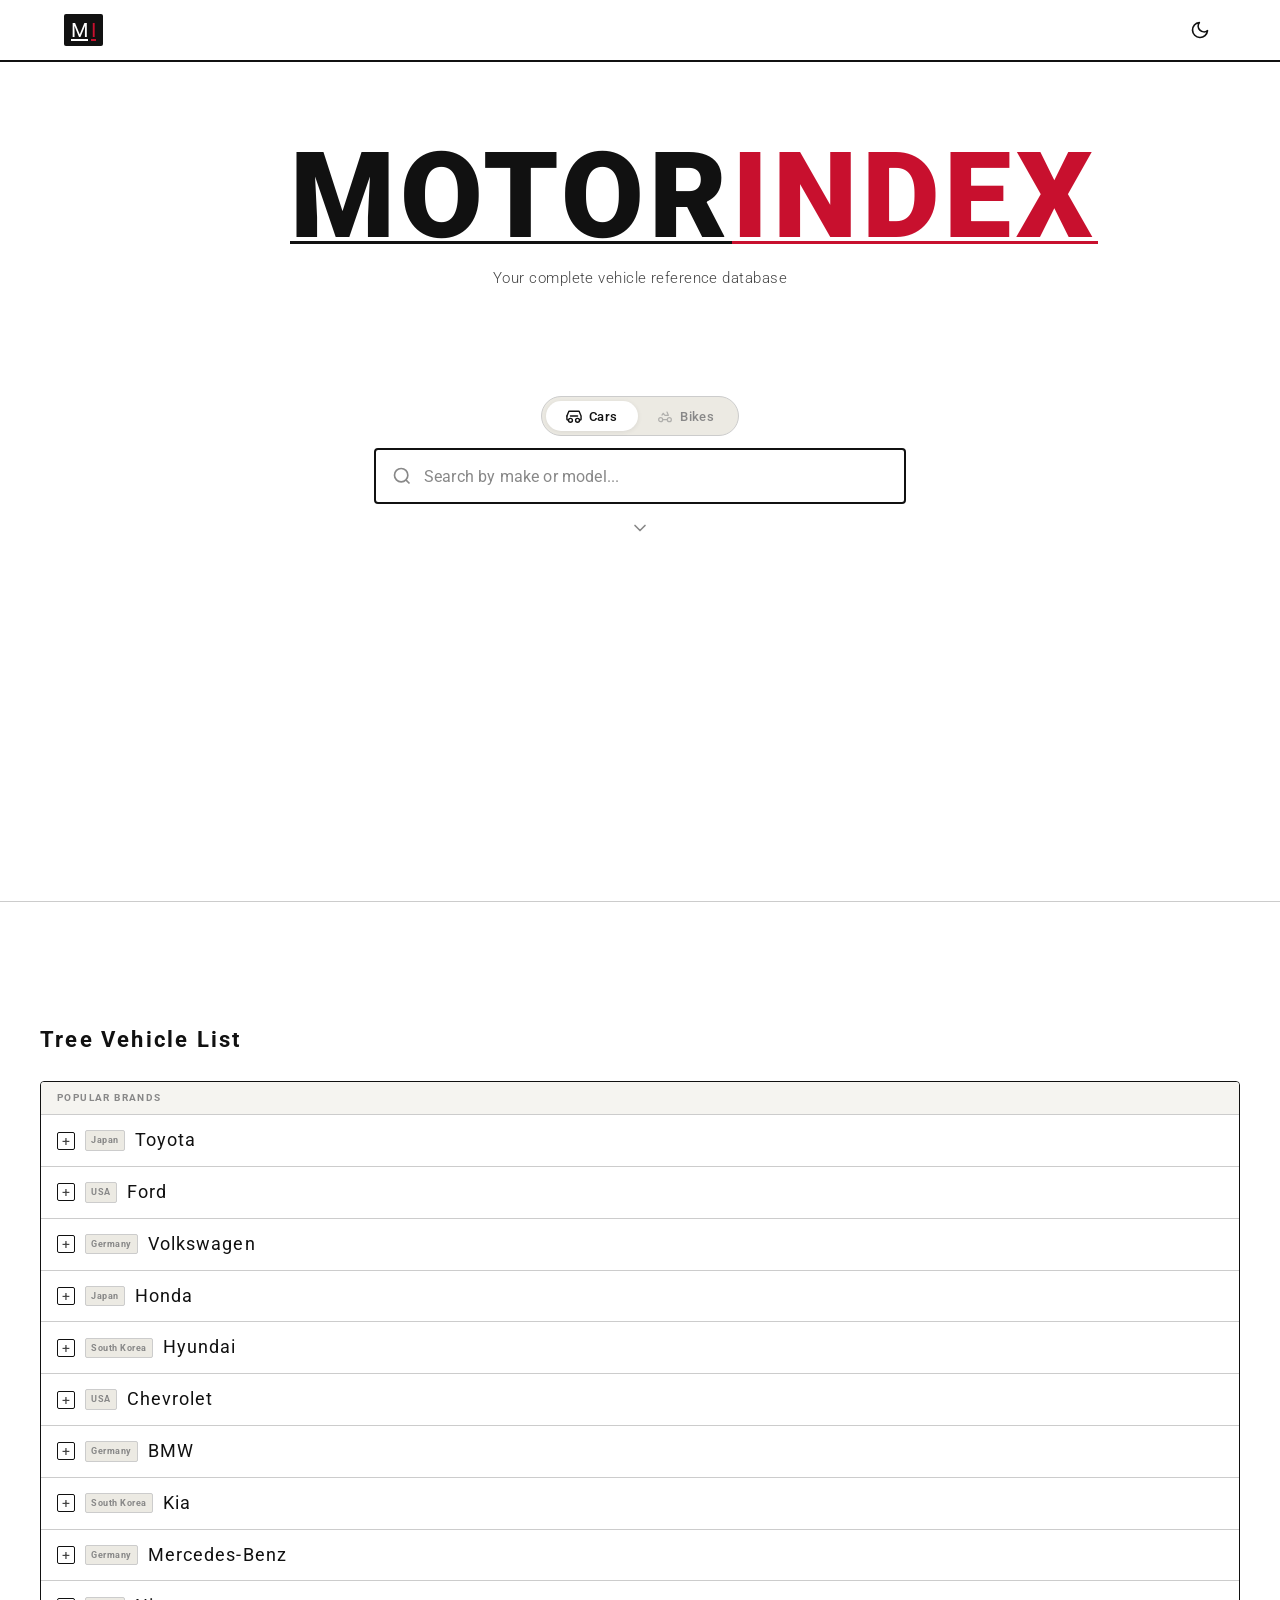
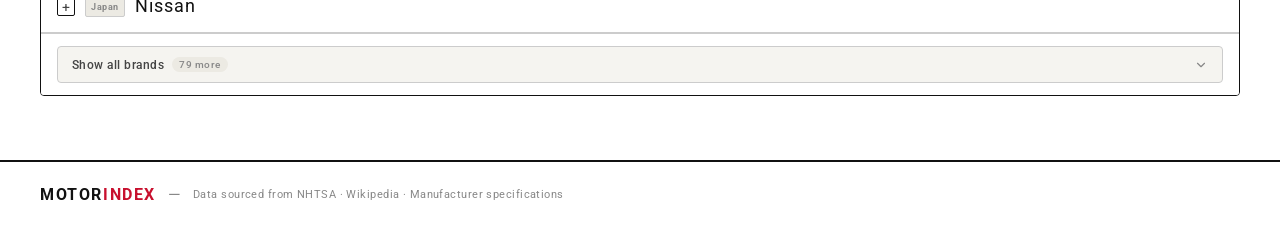
==== commit dea447a6: "5 improvements: popular brands, search minimize, quick facts seats/production, new brands - Tree sho" ====
--- a/index.html
+++ b/index.html
@@ -67,6 +67,14 @@
         </button>
       </div>
 
+      <!-- Search icon button — only visible when bar is minimized -->
+      <button class="search-mini-open" id="searchMiniOpen" aria-label="Open search">
+        <svg viewBox="0 0 24 24" fill="none" stroke="currentColor" stroke-width="2" width="14" height="14" aria-hidden="true">
+          <circle cx="11" cy="11" r="8"/><path d="m21 21-4.35-4.35"/>
+        </svg>
+        Search vehicles
+      </button>
+
       <div class="search-box" id="searchBox">
         <div class="search-input-row">
           <svg class="search-icon" viewBox="0 0 24 24" fill="none" stroke="currentColor" stroke-width="2" aria-hidden="true">
--- a/css/style.css
+++ b/css/style.css
@@ -104,6 +104,11 @@
   border-radius: 2px;
   padding: 0 7px;
   flex-shrink: 0;
+  transition: background var(--transition);
+}
+
+[data-theme="dark"] .logo-mark {
+  background: #F0EFEB;
 }
 
 .logo-m {
@@ -113,6 +118,12 @@
   text-decoration-color: #ffffff;
   text-underline-offset: 2px;
   text-decoration-thickness: 2px;
+  transition: color var(--transition);
+}
+
+[data-theme="dark"] .logo-m {
+  color: #111111;
+  text-decoration-color: #111111;
 }
 
 .logo-i {
@@ -170,8 +181,13 @@
   text-align: center;
   overflow: hidden;
   min-height: calc(100vh - 60px);
-  border-bottom: 1px solid rgba(147, 197, 253, 0.12);
+  border-bottom: 1px solid var(--border);
+  background: var(--bg);
+}
+
+[data-theme="dark"] .hero {
   background: #020407;
+  border-bottom-color: rgba(147, 197, 253, 0.12);
 }
 
 .hero-bg-lines {
@@ -219,14 +235,62 @@
 /* ── Floating Search ──────────────────────────────────────── */
 .float-search {
   position: fixed;
-  left: 50%;
-  transform: translateX(-50%);
+  left: 0;
+  /* centre via transform so we can animate to a left-side position */
+  transform: translateX(calc(50vw - 50%));
   width: 100%;
   max-width: 580px;
   padding: 0 24px;
   z-index: 50;
   top: 42vh; /* overridden by JS on scroll */
-}
+  /* Transition applied by JS only during state changes (avoids scroll lag) */
+}
+
+/* ── Minimized state (slides to left when tree is in view) ── */
+.float-search.search-minimized {
+  transform: translateX(16px);
+  max-width: 232px;
+  padding: 10px 12px;
+  background: var(--bg);
+  border: 2px solid var(--border-2);
+  border-radius: 8px;
+  box-shadow: 0 4px 28px var(--shadow-lg);
+}
+
+.float-search.search-minimized .mode-toggle {
+  margin-bottom: 8px;
+  width: 100%;
+}
+
+/* Hide search box and arrow in minimized state */
+.float-search.search-minimized .search-box  { display: none; }
+.float-search.search-minimized .float-arrow { display: none !important; }
+
+/* Mini search-open button — only shown in minimized state */
+.search-mini-open {
+  display: none;
+  align-items: center;
+  justify-content: center;
+  gap: 7px;
+  width: 100%;
+  padding: 9px 0;
+  background: var(--bg-2);
+  border: 1.5px solid var(--border);
+  border-radius: var(--radius);
+  font-family: 'Roboto', sans-serif;
+  font-size: 12px;
+  font-weight: 500;
+  letter-spacing: 0.04em;
+  color: var(--text-2);
+  cursor: pointer;
+  transition: background 0.15s, color 0.15s, border-color 0.15s;
+}
+.search-mini-open:hover {
+  background: var(--bg-3);
+  border-color: var(--border-2);
+  color: var(--text);
+}
+.float-search.search-minimized .search-mini-open { display: flex; }
 
 .float-arrow {
   display: flex;
@@ -1109,13 +1173,11 @@
 .car-main { padding: 40px 24px 80px; }
 
 .car-hero {
-  display: grid;
-  grid-template-columns: 1fr auto;
-  gap: 40px;
-  align-items: start;
-  padding: 32px 0 40px;
+  display: flex;
+  flex-direction: column;
+  gap: 0;
+  padding: 0 0 40px;
   border-bottom: 2px solid var(--border-2);
-  margin-bottom: 0;
 }
 
 .car-year-badge {
@@ -1180,16 +1242,37 @@
 }
 
 .car-hero-image {
-  width: 280px;
-  flex-shrink: 0;
+  width: 100%;
+  height: 420px;
+  position: relative;
+  overflow: hidden;
+  background: var(--bg-2);
+  border-radius: 6px;
+  margin-bottom: 32px;
+}
+
+/* Gradient fade at the bottom blending into page */
+.car-hero-image::after {
+  content: '';
+  position: absolute;
+  bottom: 0;
+  left: 0;
+  right: 0;
+  height: 120px;
+  background: linear-gradient(to top, var(--bg) 0%, transparent 100%);
+  pointer-events: none;
+  z-index: 1;
+}
+
+.car-hero-text {
+  padding: 0;
 }
 
 .car-image-placeholder {
-  width: 280px;
-  height: 160px;
+  width: 100%;
+  height: 100%;
   background: var(--bg-2);
-  border: 1.5px dashed var(--border);
-  border-radius: var(--radius);
+  border: none;
   display: flex;
   align-items: center;
   justify-content: center;
@@ -1197,14 +1280,17 @@
   transition: background var(--transition);
 }
 
-.car-silhouette { width: 140px; opacity: 0.5; }
+.car-silhouette { width: 180px; opacity: 0.35; }
 
 .car-image {
-  width: 280px;
-  height: 180px;
+  width: 100%;
+  height: 100%;
   object-fit: cover;
-  border-radius: var(--radius);
-  border: 1.5px solid var(--border);
+  object-position: center 60%;
+  display: block;
+  border-radius: 0;
+  border: none;
+  opacity: 0;
 }
 
 .car-image.hidden { display: none; }
@@ -1821,11 +1907,7 @@
     gap: 16px;
   }
 
-  .car-hero {
-    grid-template-columns: 1fr;
-  }
-
-  .car-hero-image { display: none; }
+  .car-hero-image { height: 240px; }
 }
 
 @media (max-width: 600px) {
@@ -1925,6 +2007,78 @@
   color: #fff;
 }
 
+/* ── Tree section labels (Popular Brands / All Brands) ────── */
+.tree-section-label {
+  padding: 8px 16px;
+  font-family: 'Roboto', sans-serif;
+  font-size: 10px;
+  font-weight: 700;
+  letter-spacing: 0.14em;
+  color: var(--text-3);
+  background: var(--bg-2);
+  border-bottom: 1px solid var(--border);
+  transition: background var(--transition);
+}
+
+/* ── Show More ────────────────────────────────────────────── */
+.tree-show-more-wrap {
+  padding: 12px 16px;
+  border-top: 1px solid var(--border);
+  background: var(--bg);
+  transition: background var(--transition);
+}
+
+.tree-show-more-btn {
+  display: flex;
+  align-items: center;
+  gap: 8px;
+  width: 100%;
+  padding: 10px 14px;
+  background: var(--bg-2);
+  border: 1.5px solid var(--border);
+  border-radius: var(--radius);
+  font-family: 'Roboto', sans-serif;
+  font-size: 12px;
+  font-weight: 500;
+  letter-spacing: 0.04em;
+  color: var(--text-2);
+  cursor: pointer;
+  transition: background 0.2s, color 0.2s, border-color 0.2s;
+}
+.tree-show-more-btn:hover {
+  background: var(--bg-3);
+  border-color: var(--border-2);
+  color: var(--text);
+}
+
+.show-more-count {
+  padding: 2px 7px;
+  background: var(--bg-3);
+  border-radius: 100px;
+  font-size: 10px;
+  color: var(--text-3);
+  transition: background var(--transition);
+}
+
+.show-more-arrow {
+  margin-left: auto;
+  color: var(--text-3);
+  transition: transform 0.35s cubic-bezier(0.4, 0, 0.2, 1);
+  flex-shrink: 0;
+}
+.tree-show-more-btn[aria-expanded="true"] .show-more-arrow {
+  transform: rotate(180deg);
+}
+
+/* ── Extended makes list (collapsed by default) ───────────── */
+.tree-extended {
+  display: grid;
+  grid-template-rows: 0fr;
+  transition: grid-template-rows 0.45s cubic-bezier(0.4, 0, 0.2, 1);
+}
+.tree-extended.open { grid-template-rows: 1fr; }
+.tree-extended-inner { overflow: hidden; min-height: 0; }
+
 /* ── Make level ───────────────────────────────────────────── */
 .tree-make { border-bottom: 1px solid var(--border); }
 .tree-make:last-child { border-bottom: none; }
